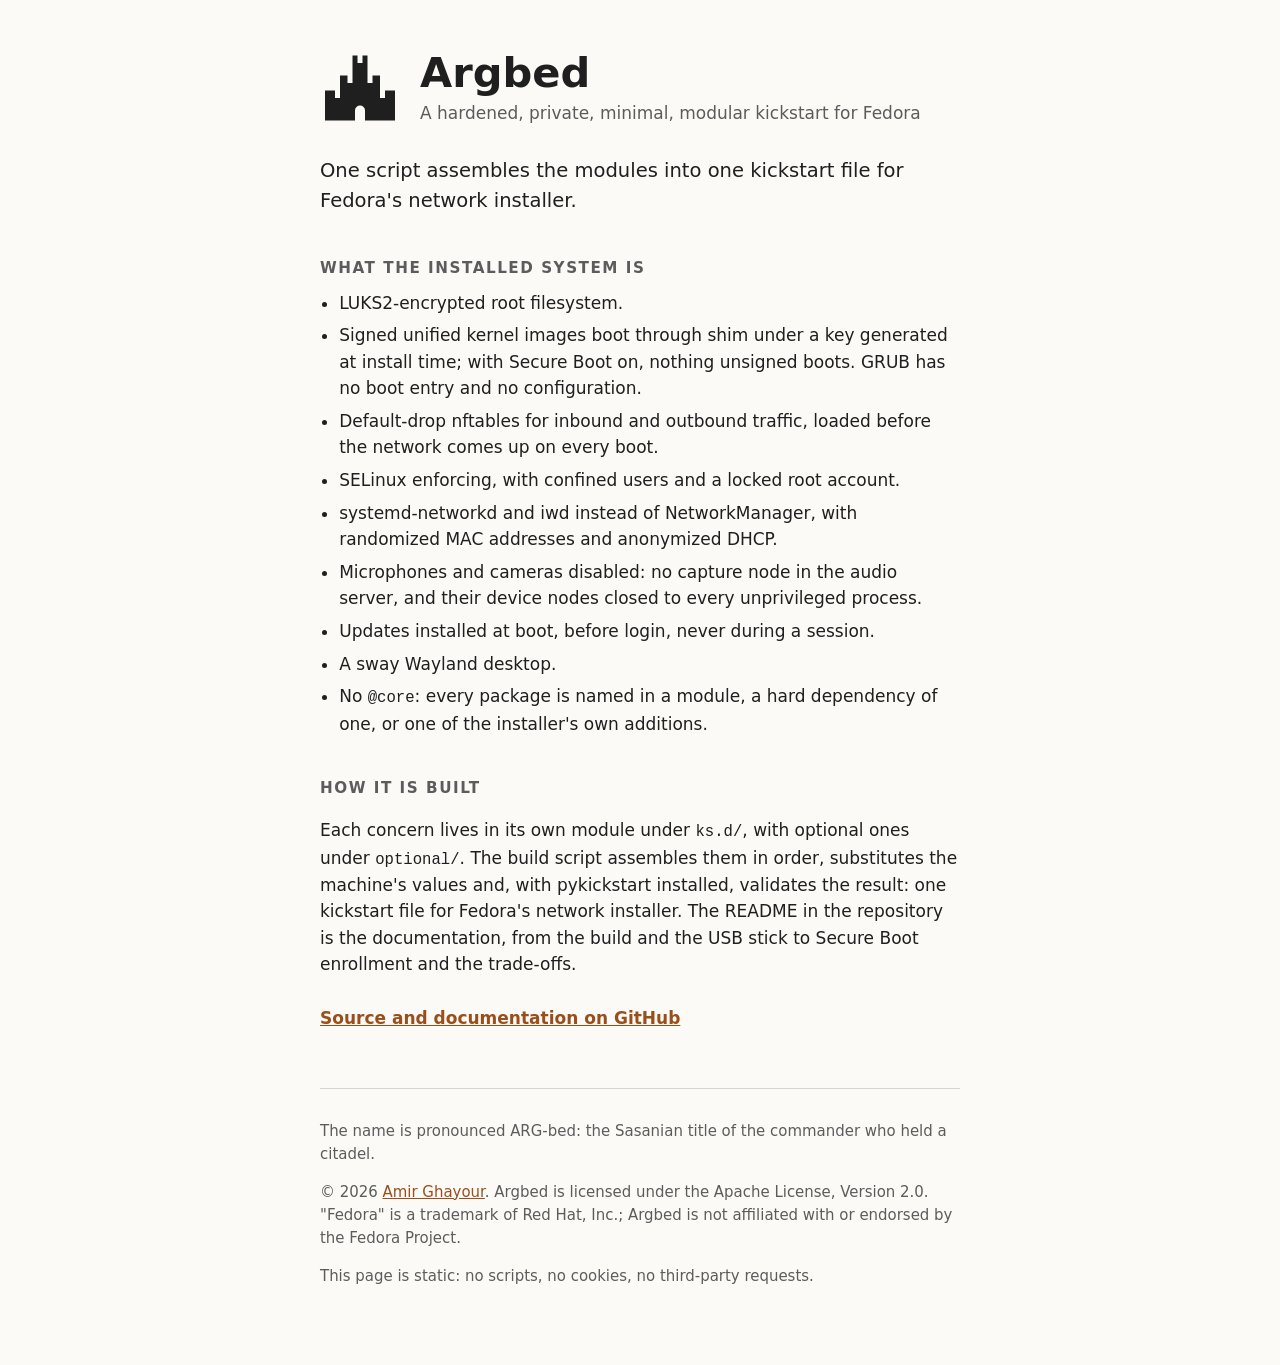
==== index.html @ 89105037 "argbed.com landing page" ====
<!DOCTYPE html>
<html lang="en">
<head>
<meta charset="utf-8">
<meta name="viewport" content="width=device-width, initial-scale=1">
<meta http-equiv="Content-Security-Policy" content="default-src 'none'; img-src 'self'; style-src 'self'; base-uri 'none'; form-action 'none'">
<meta name="referrer" content="no-referrer">
<meta name="color-scheme" content="light dark">
<meta name="description" content="Argbed is a hardened, private, minimal, modular kickstart for Fedora: encrypted root, signed UKI boot, default-drop firewall, confined users, no @core.">
<meta property="og:title" content="Argbed: a hardened, private, minimal, modular kickstart for Fedora">
<meta property="og:description" content="Encrypted root, signed UKI boot, default-drop firewall, confined users, no @core. One script assembles the modules into one kickstart file for Fedora's network installer.">
<title>Argbed: a hardened, private, minimal, modular kickstart for Fedora</title>
<link rel="canonical" href="https://argbed.com/">
<link rel="icon" href="argbed.svg" type="image/svg+xml">
<link rel="stylesheet" href="style.css">
</head>
<body>
<main>
<header>
<img src="argbed.svg" alt="" width="80" height="80">
<div>
<h1>Argbed</h1>
<p class="say">A hardened, private, minimal, modular kickstart for Fedora</p>
</div>
</header>
<p class="lead">One script assembles the modules into one kickstart file for Fedora's network installer.</p>

<h2>What the installed system is</h2>
<ul>
<li>LUKS2-encrypted root filesystem.</li>
<li>Signed unified kernel images boot through shim under a key generated at install time; with Secure Boot on, nothing unsigned boots. GRUB has no boot entry and no configuration.</li>
<li>Default-drop nftables for inbound and outbound traffic, loaded before the network comes up on every boot.</li>
<li>SELinux enforcing, with confined users and a locked root account.</li>
<li>systemd-networkd and iwd instead of NetworkManager, with randomized MAC addresses and anonymized DHCP.</li>
<li>Microphones and cameras disabled: no capture node in the audio server, and their device nodes closed to every unprivileged process.</li>
<li>Updates installed at boot, before login, never during a session.</li>
<li>A sway Wayland desktop.</li>
<li>No <code>@core</code>: every package is named in a module, a hard dependency of one, or one of the installer's own additions.</li>
</ul>

<h2>How it is built</h2>
<p>Each concern lives in its own module under <code>ks.d/</code>, with optional ones under <code>optional/</code>. The build script assembles them in order, substitutes the machine's values and, with pykickstart installed, validates the result: one kickstart file for Fedora's network installer. The README in the repository is the documentation, from the build and the USB stick to Secure Boot enrollment and the trade-offs.</p>

<p class="cta"><a href="https://github.com/argbed/argbed">Source and documentation on GitHub</a></p>

<footer>
<p>The name is pronounced ARG-bed: the Sasanian title of the commander who held a citadel.</p>
<p>© 2026 <a href="https://amirghayour.com">Amir Ghayour</a>. Argbed is licensed under the Apache License, Version 2.0. "Fedora" is a trademark of Red Hat, Inc.; Argbed is not affiliated with or endorsed by the Fedora Project.</p>
<p>This page is static: no scripts, no cookies, no third-party requests.</p>
</footer>
</main>
</body>
</html>
---- style.css ----
:root{color-scheme:light dark}
body{margin:0;font:17px/1.55 system-ui,sans-serif;background:#fbfaf7;color:#1f1f1f}
main{max-width:40rem;margin:0 auto;padding:3rem 1.25rem 4rem}
header{display:flex;align-items:center;gap:1.25rem}
header img{width:5rem;height:5rem;flex:none}
h1{font-size:2.6rem;line-height:1.1;margin:0}
.say{margin:.3rem 0 0;color:#5c5c5c}
.lead{font-size:1.15em;margin:1.75rem 0 0}
h2{font-size:.95rem;margin:2.5rem 0 .6rem;text-transform:uppercase;letter-spacing:.1em;color:#5c5c5c}
ul{padding-left:1.2rem;margin:0}
li{margin:.4rem 0}
code{font-size:.92em}
a{color:#9a4f1b}
.cta{margin-top:1.75rem;font-weight:600}
footer{margin-top:3.5rem;padding-top:1rem;border-top:1px solid #d8d5cc;font-size:.88em;color:#5c5c5c}
@media (prefers-color-scheme:dark){
body{background:#121212;color:#e8e8e8}
.say,h2,footer{color:#a8a8a8}
a{color:#e3a36f}
footer{border-color:#333}
}
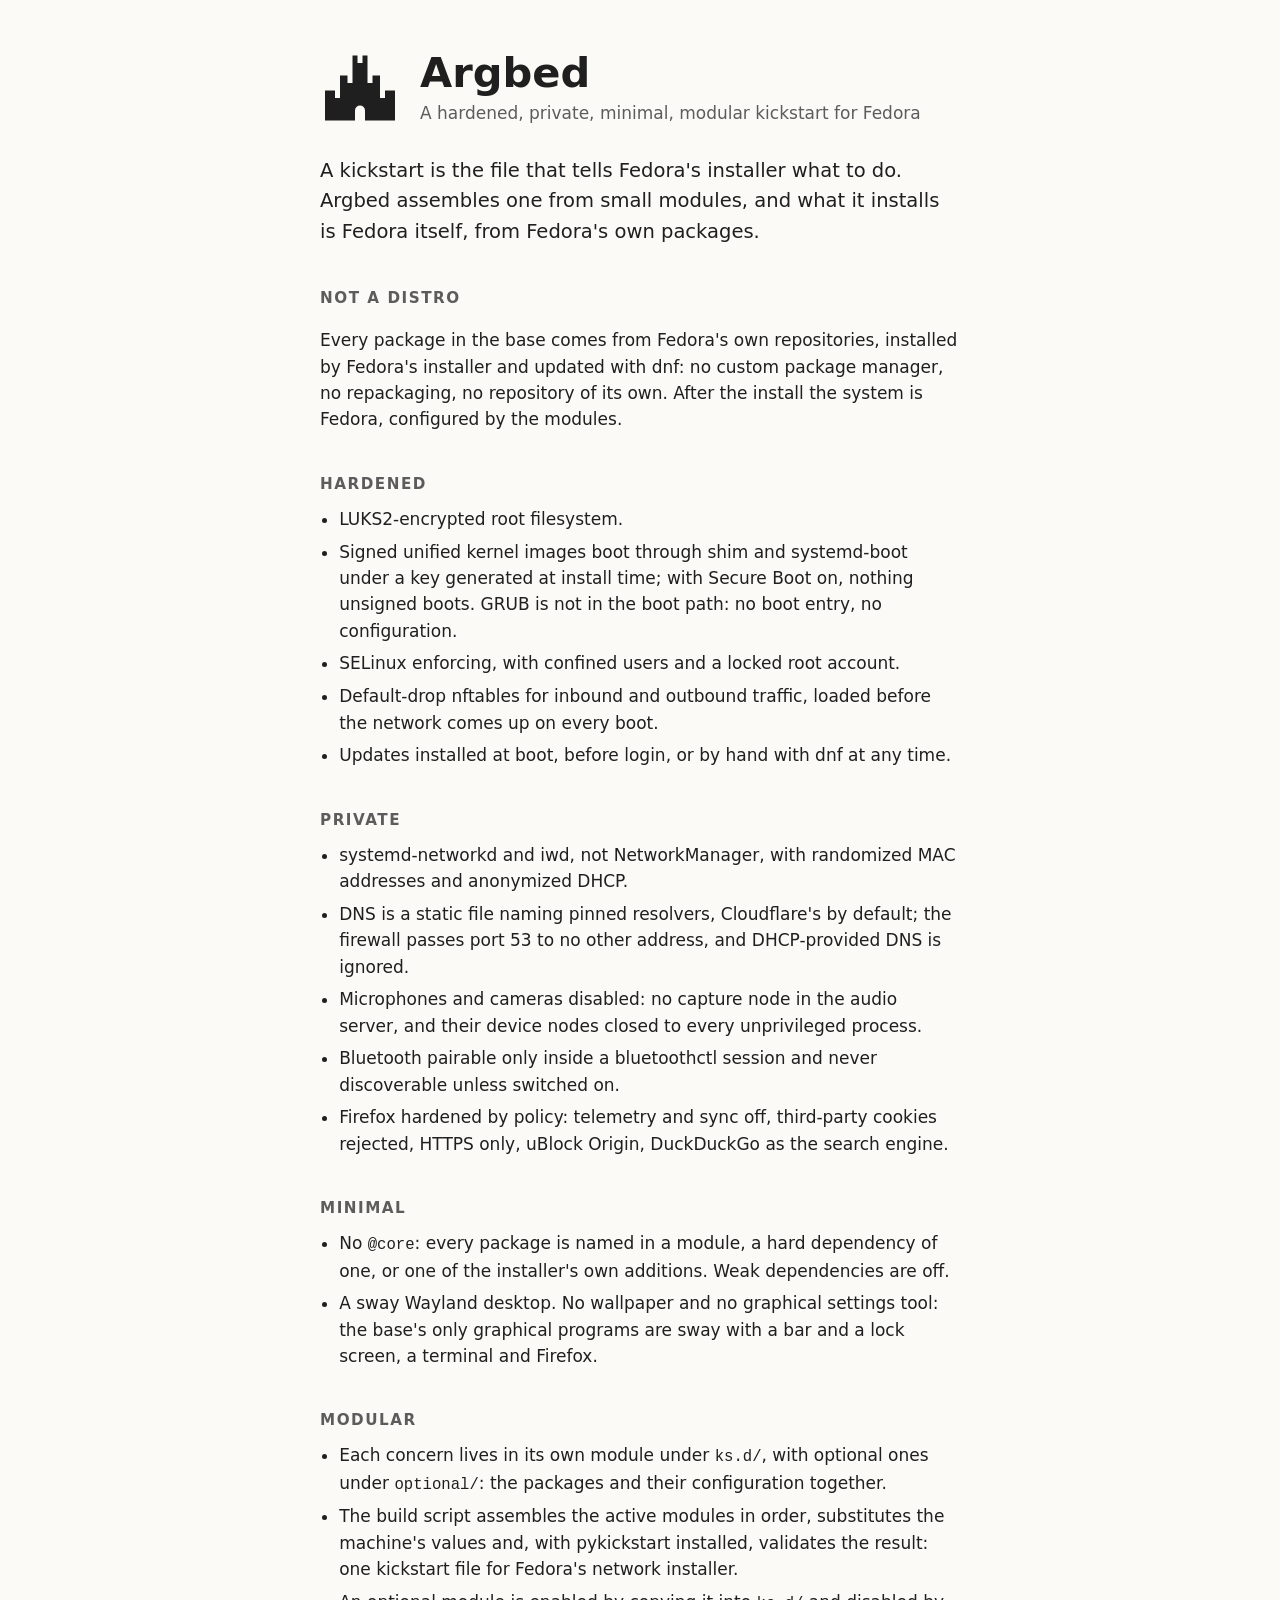
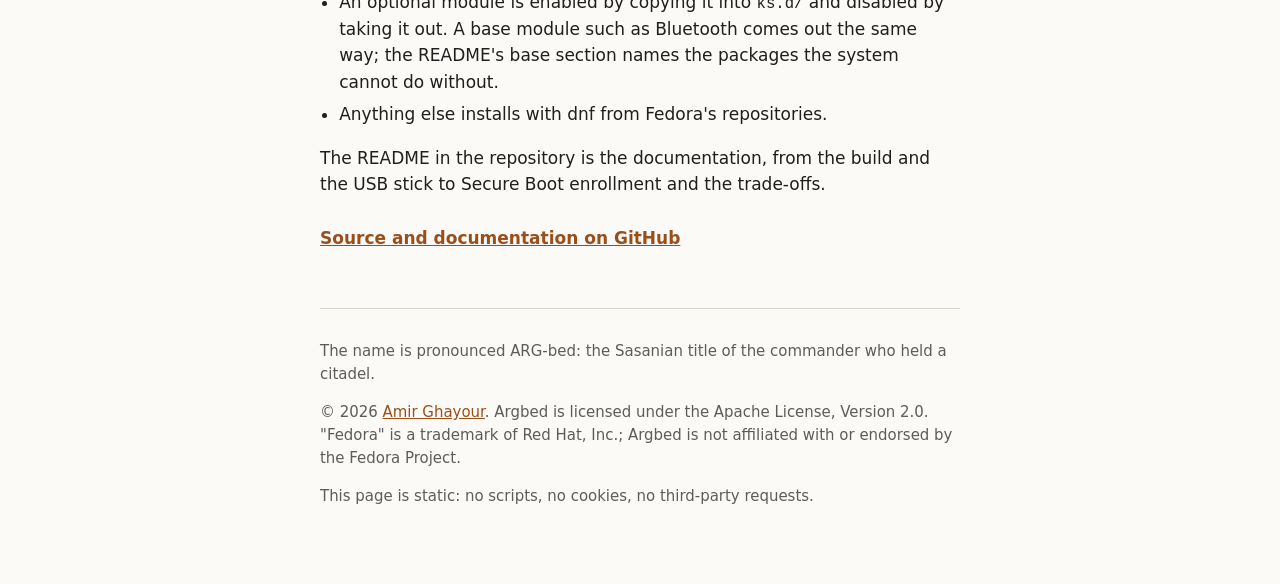
==== commit 706dfd9b: "Landing page reorganized: not a distro, then hardened, private, minimal, modular; link-preview image" ====
--- a/index.html
+++ b/index.html
@@ -7,8 +7,16 @@
 <meta name="referrer" content="no-referrer">
 <meta name="color-scheme" content="light dark">
 <meta name="description" content="Argbed is a hardened, private, minimal, modular kickstart for Fedora: encrypted root, signed UKI boot, default-drop firewall, confined users, no @core.">
+<meta property="og:type" content="website">
+<meta property="og:url" content="https://argbed.com/">
 <meta property="og:title" content="Argbed: a hardened, private, minimal, modular kickstart for Fedora">
 <meta property="og:description" content="Encrypted root, signed UKI boot, default-drop firewall, confined users, no @core. One script assembles the modules into one kickstart file for Fedora's network installer.">
+<meta property="og:image" content="https://argbed.com/og.png">
+<meta property="og:image:width" content="1200">
+<meta property="og:image:height" content="630">
+<meta property="og:image:alt" content="Argbed: a hardened, private, minimal, modular kickstart for Fedora">
+<meta name="twitter:card" content="summary_large_image">
+<meta name="twitter:image:alt" content="Argbed: a hardened, private, minimal, modular kickstart for Fedora">
 <title>Argbed: a hardened, private, minimal, modular kickstart for Fedora</title>
 <link rel="canonical" href="https://argbed.com/">
 <link rel="icon" href="argbed.svg" type="image/svg+xml">
@@ -23,24 +31,44 @@
 <p class="say">A hardened, private, minimal, modular kickstart for Fedora</p>
 </div>
 </header>
-<p class="lead">One script assembles the modules into one kickstart file for Fedora's network installer.</p>
+<p class="lead">A kickstart is the file that tells Fedora's installer what to do. Argbed assembles one from small modules, and what it installs is Fedora itself, from Fedora's own packages.</p>
 
-<h2>What the installed system is</h2>
+<h2>Not a distro</h2>
+<p>Every package in the base comes from Fedora's own repositories, installed by Fedora's installer and updated with dnf: no custom package manager, no repackaging, no repository of its own. After the install the system is Fedora, configured by the modules.</p>
+
+<h2>Hardened</h2>
 <ul>
 <li>LUKS2-encrypted root filesystem.</li>
-<li>Signed unified kernel images boot through shim under a key generated at install time; with Secure Boot on, nothing unsigned boots. GRUB has no boot entry and no configuration.</li>
+<li>Signed unified kernel images boot through shim and systemd-boot under a key generated at install time; with Secure Boot on, nothing unsigned boots. GRUB is not in the boot path: no boot entry, no configuration.</li>
+<li>SELinux enforcing, with confined users and a locked root account.</li>
 <li>Default-drop nftables for inbound and outbound traffic, loaded before the network comes up on every boot.</li>
-<li>SELinux enforcing, with confined users and a locked root account.</li>
-<li>systemd-networkd and iwd instead of NetworkManager, with randomized MAC addresses and anonymized DHCP.</li>
-<li>Microphones and cameras disabled: no capture node in the audio server, and their device nodes closed to every unprivileged process.</li>
-<li>Updates installed at boot, before login, never during a session.</li>
-<li>A sway Wayland desktop.</li>
-<li>No <code>@core</code>: every package is named in a module, a hard dependency of one, or one of the installer's own additions.</li>
+<li>Updates installed at boot, before login, or by hand with dnf at any time.</li>
 </ul>
 
-<h2>How it is built</h2>
-<p>Each concern lives in its own module under <code>ks.d/</code>, with optional ones under <code>optional/</code>. The build script assembles them in order, substitutes the machine's values and, with pykickstart installed, validates the result: one kickstart file for Fedora's network installer. The README in the repository is the documentation, from the build and the USB stick to Secure Boot enrollment and the trade-offs.</p>
+<h2>Private</h2>
+<ul>
+<li>systemd-networkd and iwd, not NetworkManager, with randomized MAC addresses and anonymized DHCP.</li>
+<li>DNS is a static file naming pinned resolvers, Cloudflare's by default; the firewall passes port 53 to no other address, and DHCP-provided DNS is ignored.</li>
+<li>Microphones and cameras disabled: no capture node in the audio server, and their device nodes closed to every unprivileged process.</li>
+<li>Bluetooth pairable only inside a bluetoothctl session and never discoverable unless switched on.</li>
+<li>Firefox hardened by policy: telemetry and sync off, third-party cookies rejected, HTTPS only, uBlock Origin, DuckDuckGo as the search engine.</li>
+</ul>
 
+<h2>Minimal</h2>
+<ul>
+<li>No <code>@core</code>: every package is named in a module, a hard dependency of one, or one of the installer's own additions. Weak dependencies are off.</li>
+<li>A sway Wayland desktop. No wallpaper and no graphical settings tool: the base's only graphical programs are sway with a bar and a lock screen, a terminal and Firefox.</li>
+</ul>
+
+<h2>Modular</h2>
+<ul>
+<li>Each concern lives in its own module under <code>ks.d/</code>, with optional ones under <code>optional/</code>: the packages and their configuration together.</li>
+<li>The build script assembles the active modules in order, substitutes the machine's values and, with pykickstart installed, validates the result: one kickstart file for Fedora's network installer.</li>
+<li>An optional module is enabled by copying it into <code>ks.d/</code> and disabled by taking it out. A base module such as Bluetooth comes out the same way; the README's base section names the packages the system cannot do without.</li>
+<li>Anything else installs with dnf from Fedora's repositories.</li>
+</ul>
+
+<p>The README in the repository is the documentation, from the build and the USB stick to Secure Boot enrollment and the trade-offs.</p>
 <p class="cta"><a href="https://github.com/argbed/argbed">Source and documentation on GitHub</a></p>
 
 <footer>
